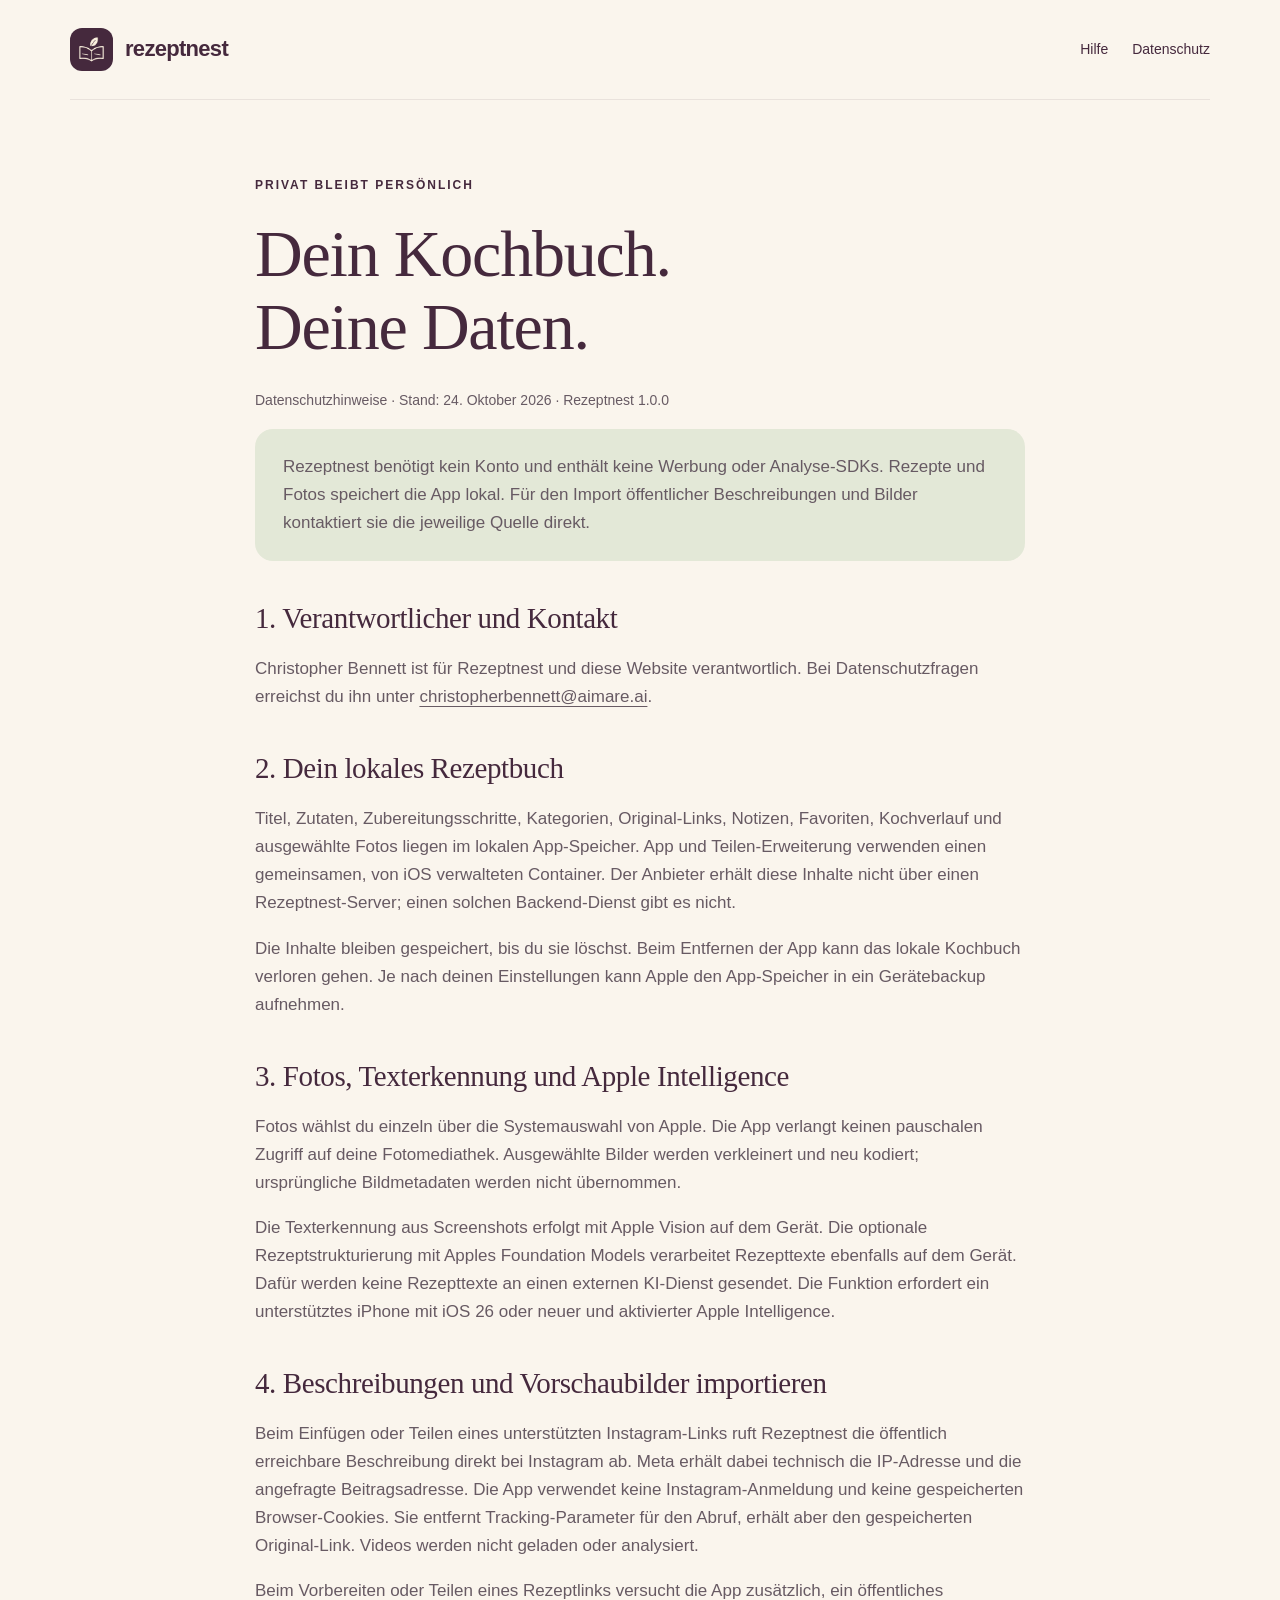
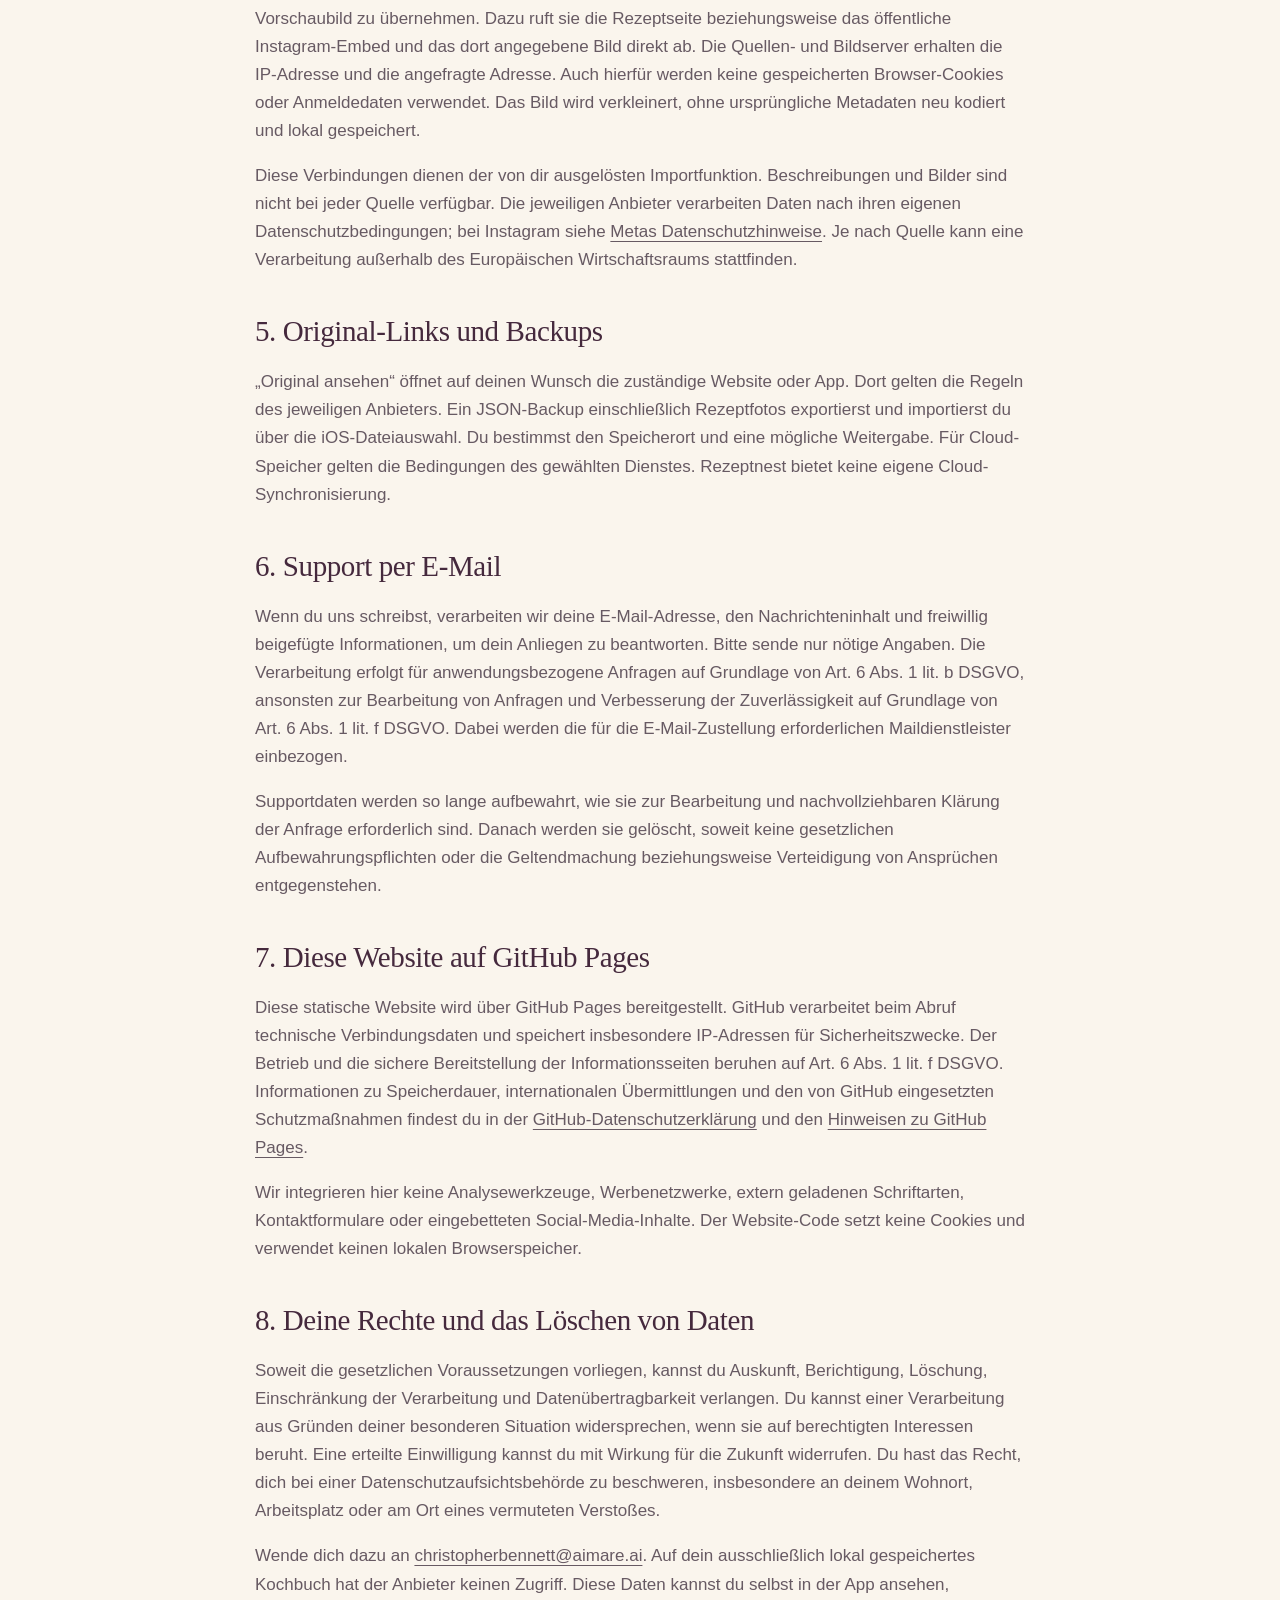
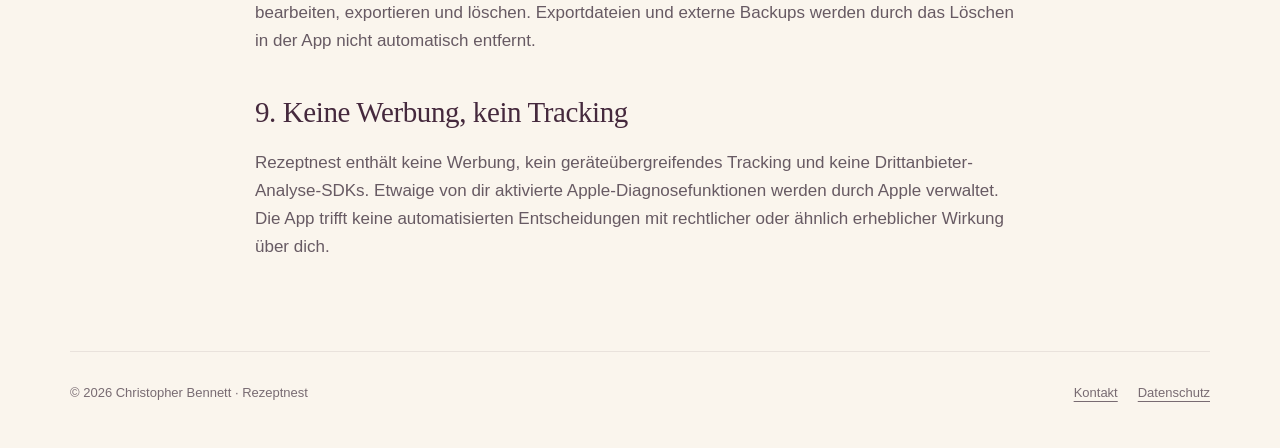
==== privacy.html @ 87a8129c "Publish Rezeptnest support and privacy website" ====
<!doctype html><html lang="de"><head><meta charset="utf-8"><meta name="viewport" content="width=device-width,initial-scale=1"><meta name="description" content="Informationen zur lokalen Speicherung, Importen, Apple Intelligence, Fotos, Backups und dem Rezeptnest-Support."><meta name="theme-color" content="#faf5ed"><title>Datenschutz · Rezeptnest</title><link rel="icon" href="assets/icon.png"><link rel="stylesheet" href="style.css"></head><body><div class="wrap"><header><a class="brand" href="index.html"><img src="assets/icon.png" alt="" width="43" height="43">rezeptnest</a><nav aria-label="Hauptnavigation"><a href="support.html">Hilfe</a><a href="privacy.html">Datenschutz</a></nav></header><main id="main"><article class="prose"><span class="eyebrow">Privat bleibt persönlich</span><h1>Dein Kochbuch.<br>Deine Daten.</h1><p class="updated">Datenschutzhinweise · Stand: 24. Oktober 2026 · Rezeptnest 1.0.0</p><p class="note">Rezeptnest benötigt kein Konto und enthält keine Werbung oder Analyse-SDKs. Rezepte und Fotos speichert die App lokal. Für den Import öffentlicher Beschreibungen und Bilder kontaktiert sie die jeweilige Quelle direkt.</p>
<h2>1. Verantwortlicher und Kontakt</h2><p>Christopher Bennett ist für Rezeptnest und diese Website verantwortlich. Bei Datenschutzfragen erreichst du ihn unter <a href="mailto:christopherbennett@aimare.ai">christopherbennett@aimare.ai</a>.</p>
<h2>2. Dein lokales Rezeptbuch</h2><p>Titel, Zutaten, Zubereitungsschritte, Kategorien, Original-Links, Notizen, Favoriten, Kochverlauf und ausgewählte Fotos liegen im lokalen App-Speicher. App und Teilen-Erweiterung verwenden einen gemeinsamen, von iOS verwalteten Container. Der Anbieter erhält diese Inhalte nicht über einen Rezeptnest-Server; einen solchen Backend-Dienst gibt es nicht.</p><p>Die Inhalte bleiben gespeichert, bis du sie löschst. Beim Entfernen der App kann das lokale Kochbuch verloren gehen. Je nach deinen Einstellungen kann Apple den App-Speicher in ein Gerätebackup aufnehmen.</p>
<h2>3. Fotos, Texterkennung und Apple Intelligence</h2><p>Fotos wählst du einzeln über die Systemauswahl von Apple. Die App verlangt keinen pauschalen Zugriff auf deine Fotomediathek. Ausgewählte Bilder werden verkleinert und neu kodiert; ursprüngliche Bildmetadaten werden nicht übernommen.</p><p>Die Texterkennung aus Screenshots erfolgt mit Apple Vision auf dem Gerät. Die optionale Rezeptstrukturierung mit Apples Foundation Models verarbeitet Rezepttexte ebenfalls auf dem Gerät. Dafür werden keine Rezepttexte an einen externen KI-Dienst gesendet. Die Funktion erfordert ein unterstütztes iPhone mit iOS 26 oder neuer und aktivierter Apple Intelligence.</p>
<h2>4. Beschreibungen und Vorschaubilder importieren</h2><p>Beim Einfügen oder Teilen eines unterstützten Instagram-Links ruft Rezeptnest die öffentlich erreichbare Beschreibung direkt bei Instagram ab. Meta erhält dabei technisch die IP-Adresse und die angefragte Beitragsadresse. Die App verwendet keine Instagram-Anmeldung und keine gespeicherten Browser-Cookies. Sie entfernt Tracking-Parameter für den Abruf, erhält aber den gespeicherten Original-Link. Videos werden nicht geladen oder analysiert.</p><p>Beim Vorbereiten oder Teilen eines Rezeptlinks versucht die App zusätzlich, ein öffentliches Vorschaubild zu übernehmen. Dazu ruft sie die Rezeptseite beziehungsweise das öffentliche Instagram-Embed und das dort angegebene Bild direkt ab. Die Quellen- und Bildserver erhalten die IP-Adresse und die angefragte Adresse. Auch hierfür werden keine gespeicherten Browser-Cookies oder Anmeldedaten verwendet. Das Bild wird verkleinert, ohne ursprüngliche Metadaten neu kodiert und lokal gespeichert.</p><p>Diese Verbindungen dienen der von dir ausgelösten Importfunktion. Beschreibungen und Bilder sind nicht bei jeder Quelle verfügbar. Die jeweiligen Anbieter verarbeiten Daten nach ihren eigenen Datenschutzbedingungen; bei Instagram siehe <a href="https://privacycenter.instagram.com/policy/">Metas Datenschutzhinweise</a>. Je nach Quelle kann eine Verarbeitung außerhalb des Europäischen Wirtschaftsraums stattfinden.</p>
<h2>5. Original-Links und Backups</h2><p>„Original ansehen“ öffnet auf deinen Wunsch die zuständige Website oder App. Dort gelten die Regeln des jeweiligen Anbieters. Ein JSON-Backup einschließlich Rezeptfotos exportierst und importierst du über die iOS-Dateiauswahl. Du bestimmst den Speicherort und eine mögliche Weitergabe. Für Cloud-Speicher gelten die Bedingungen des gewählten Dienstes. Rezeptnest bietet keine eigene Cloud-Synchronisierung.</p>
<h2>6. Support per E-Mail</h2><p>Wenn du uns schreibst, verarbeiten wir deine E-Mail-Adresse, den Nachrichteninhalt und freiwillig beigefügte Informationen, um dein Anliegen zu beantworten. Bitte sende nur nötige Angaben. Die Verarbeitung erfolgt für anwendungsbezogene Anfragen auf Grundlage von Art. 6 Abs. 1 lit. b DSGVO, ansonsten zur Bearbeitung von Anfragen und Verbesserung der Zuverlässigkeit auf Grundlage von Art. 6 Abs. 1 lit. f DSGVO. Dabei werden die für die E-Mail-Zustellung erforderlichen Maildienstleister einbezogen.</p><p>Supportdaten werden so lange aufbewahrt, wie sie zur Bearbeitung und nachvollziehbaren Klärung der Anfrage erforderlich sind. Danach werden sie gelöscht, soweit keine gesetzlichen Aufbewahrungspflichten oder die Geltendmachung beziehungsweise Verteidigung von Ansprüchen entgegenstehen.</p>
<h2>7. Diese Website auf GitHub Pages</h2><p>Diese statische Website wird über GitHub Pages bereitgestellt. GitHub verarbeitet beim Abruf technische Verbindungsdaten und speichert insbesondere IP-Adressen für Sicherheitszwecke. Der Betrieb und die sichere Bereitstellung der Informationsseiten beruhen auf Art. 6 Abs. 1 lit. f DSGVO. Informationen zu Speicherdauer, internationalen Übermittlungen und den von GitHub eingesetzten Schutzmaßnahmen findest du in der <a href="https://docs.github.com/en/site-policy/privacy-policies/github-general-privacy-statement">GitHub-Datenschutzerklärung</a> und den <a href="https://docs.github.com/en/pages/getting-started-with-github-pages/what-is-github-pages#data-collection">Hinweisen zu GitHub Pages</a>.</p><p>Wir integrieren hier keine Analysewerkzeuge, Werbenetzwerke, extern geladenen Schriftarten, Kontaktformulare oder eingebetteten Social-Media-Inhalte. Der Website-Code setzt keine Cookies und verwendet keinen lokalen Browserspeicher.</p>
<h2>8. Deine Rechte und das Löschen von Daten</h2><p>Soweit die gesetzlichen Voraussetzungen vorliegen, kannst du Auskunft, Berichtigung, Löschung, Einschränkung der Verarbeitung und Datenübertragbarkeit verlangen. Du kannst einer Verarbeitung aus Gründen deiner besonderen Situation widersprechen, wenn sie auf berechtigten Interessen beruht. Eine erteilte Einwilligung kannst du mit Wirkung für die Zukunft widerrufen. Du hast das Recht, dich bei einer Datenschutzaufsichtsbehörde zu beschweren, insbesondere an deinem Wohnort, Arbeitsplatz oder am Ort eines vermuteten Verstoßes.</p><p>Wende dich dazu an <a href="mailto:christopherbennett@aimare.ai">christopherbennett@aimare.ai</a>. Auf dein ausschließlich lokal gespeichertes Kochbuch hat der Anbieter keinen Zugriff. Diese Daten kannst du selbst in der App ansehen, bearbeiten, exportieren und löschen. Exportdateien und externe Backups werden durch das Löschen in der App nicht automatisch entfernt.</p>
<h2>9. Keine Werbung, kein Tracking</h2><p>Rezeptnest enthält keine Werbung, kein geräteübergreifendes Tracking und keine Drittanbieter-Analyse-SDKs. Etwaige von dir aktivierte Apple-Diagnosefunktionen werden durch Apple verwaltet. Die App trifft keine automatisierten Entscheidungen mit rechtlicher oder ähnlich erheblicher Wirkung über dich.</p></article></main><footer><span>© 2026 Christopher Bennett · Rezeptnest</span><div><a href="support.html#kontakt">Kontakt</a><a href="privacy.html">Datenschutz</a></div></footer></div></body></html>
---- style.css ----
:root{--cream:#faf5ed;--plum:#45293d;--muted:#786b72;--peach:#f3ddcd;--sage:#e3e8d7}*{box-sizing:border-box}html{scroll-behavior:smooth}body{margin:0;color:var(--plum);background:var(--cream);font:17px/1.65 -apple-system,BlinkMacSystemFont,"Segoe UI",sans-serif}a{color:inherit;text-underline-offset:4px}a:focus-visible,summary:focus-visible{outline:3px solid #946c88;outline-offset:5px;border-radius:4px}.wrap{width:min(1140px,calc(100% - 48px));margin:auto}header{display:flex;justify-content:space-between;align-items:center;gap:24px;padding:28px 0;border-bottom:1px solid #45293d18}.brand{display:flex;align-items:center;gap:12px;text-decoration:none;font-weight:700;font-size:22px;letter-spacing:-.7px}.brand img{width:43px;height:43px;border-radius:12px}nav{display:flex;gap:24px;font-size:14px}nav a{text-decoration:none}nav a:hover{text-decoration:underline}h1,h2,h3{font-family:Georgia,serif;font-weight:400;line-height:1.1;letter-spacing:-1.2px}h1{font-size:clamp(45px,6.5vw,80px);margin:20px 0 26px}h2{font-size:clamp(32px,4vw,48px);margin:0 0 20px}h3{font-size:27px;letter-spacing:-.5px}.eyebrow{font-size:12px;font-weight:650;letter-spacing:2px;text-transform:uppercase}.lede{font-size:20px;max-width:580px;color:var(--muted)}.hero{display:grid;grid-template-columns:1.1fr 1fr;align-items:center;gap:70px;padding:64px 0 70px}.hero-art{background:var(--peach);border-radius:48% 48% 24px 24px;padding:35px 35px 0;overflow:hidden;max-height:660px}.phone{display:block;width:100%;height:auto;max-width:290px;margin:auto;border:7px solid #352c32;border-radius:42px;box-shadow:0 18px 36px #45293d26}.pill{display:inline-block;background:var(--sage);border-radius:30px;padding:8px 16px;font-size:13px}.button{display:inline-block;background:var(--plum);color:var(--cream);padding:14px 23px;border-radius:100px;text-decoration:none;font-size:15px;font-weight:600;margin:18px 12px 8px 0}.button.light{background:white;color:var(--plum)}.section{padding:65px 0;border-top:1px solid #45293d18}.cards{display:grid;grid-template-columns:repeat(3,1fr);gap:24px}.card{padding:30px;border-radius:24px;background:#fff}.card .number{font:italic 24px Georgia;color:#9a7784}.card p{color:var(--muted);font-size:15px}.feature{display:grid;grid-template-columns:1fr 1fr;gap:70px;align-items:center}.feature .phone{max-height:580px;width:auto;max-width:100%}.tinted{background:var(--sage);padding:40px;border-radius:30px}.prose{max-width:770px;margin:70px auto 90px}.prose h1{font-size:clamp(42px,6vw,66px)}.prose h2{font-size:29px;letter-spacing:-.4px;margin-top:42px}.prose p,.prose li{color:#675a63}.prose strong{color:var(--plum)}.note{background:var(--sage);padding:24px 28px;border-radius:18px}.updated{font-size:14px;color:var(--muted)}details{padding:23px 0;border-bottom:1px solid #45293d22}summary{cursor:pointer;font-weight:650;font-size:18px}details p{margin-bottom:5px}.contact{background:var(--plum);color:var(--cream);padding:32px;border-radius:24px;margin-top:38px}.contact p{color:#f0e3e9}.contact a{overflow-wrap:anywhere}footer{padding:30px 0 45px;border-top:1px solid #45293d18;font-size:13px;color:var(--muted);display:flex;flex-wrap:wrap;justify-content:space-between;gap:20px}footer div{display:flex;gap:20px}.fineprint{font-size:13px;color:var(--muted)}@media(max-width:700px){.wrap{width:calc(100% - 36px)}header{padding:20px 0;align-items:flex-start}nav{gap:12px;font-size:12px;padding-top:10px}.brand{font-size:19px}.brand img{width:34px;height:34px}.hero{grid-template-columns:1fr;gap:36px;padding-top:40px}.hero-art{max-height:550px;padding:28px 35px 0}.hero .lede{font-size:18px}.cards,.feature{grid-template-columns:1fr;gap:20px}.section{padding:44px 0}.prose{margin-top:45px}.tinted{padding:28px}.contact{padding:25px}.contact a{font-size:16px}}@media(prefers-reduced-motion:reduce){html{scroll-behavior:auto}}
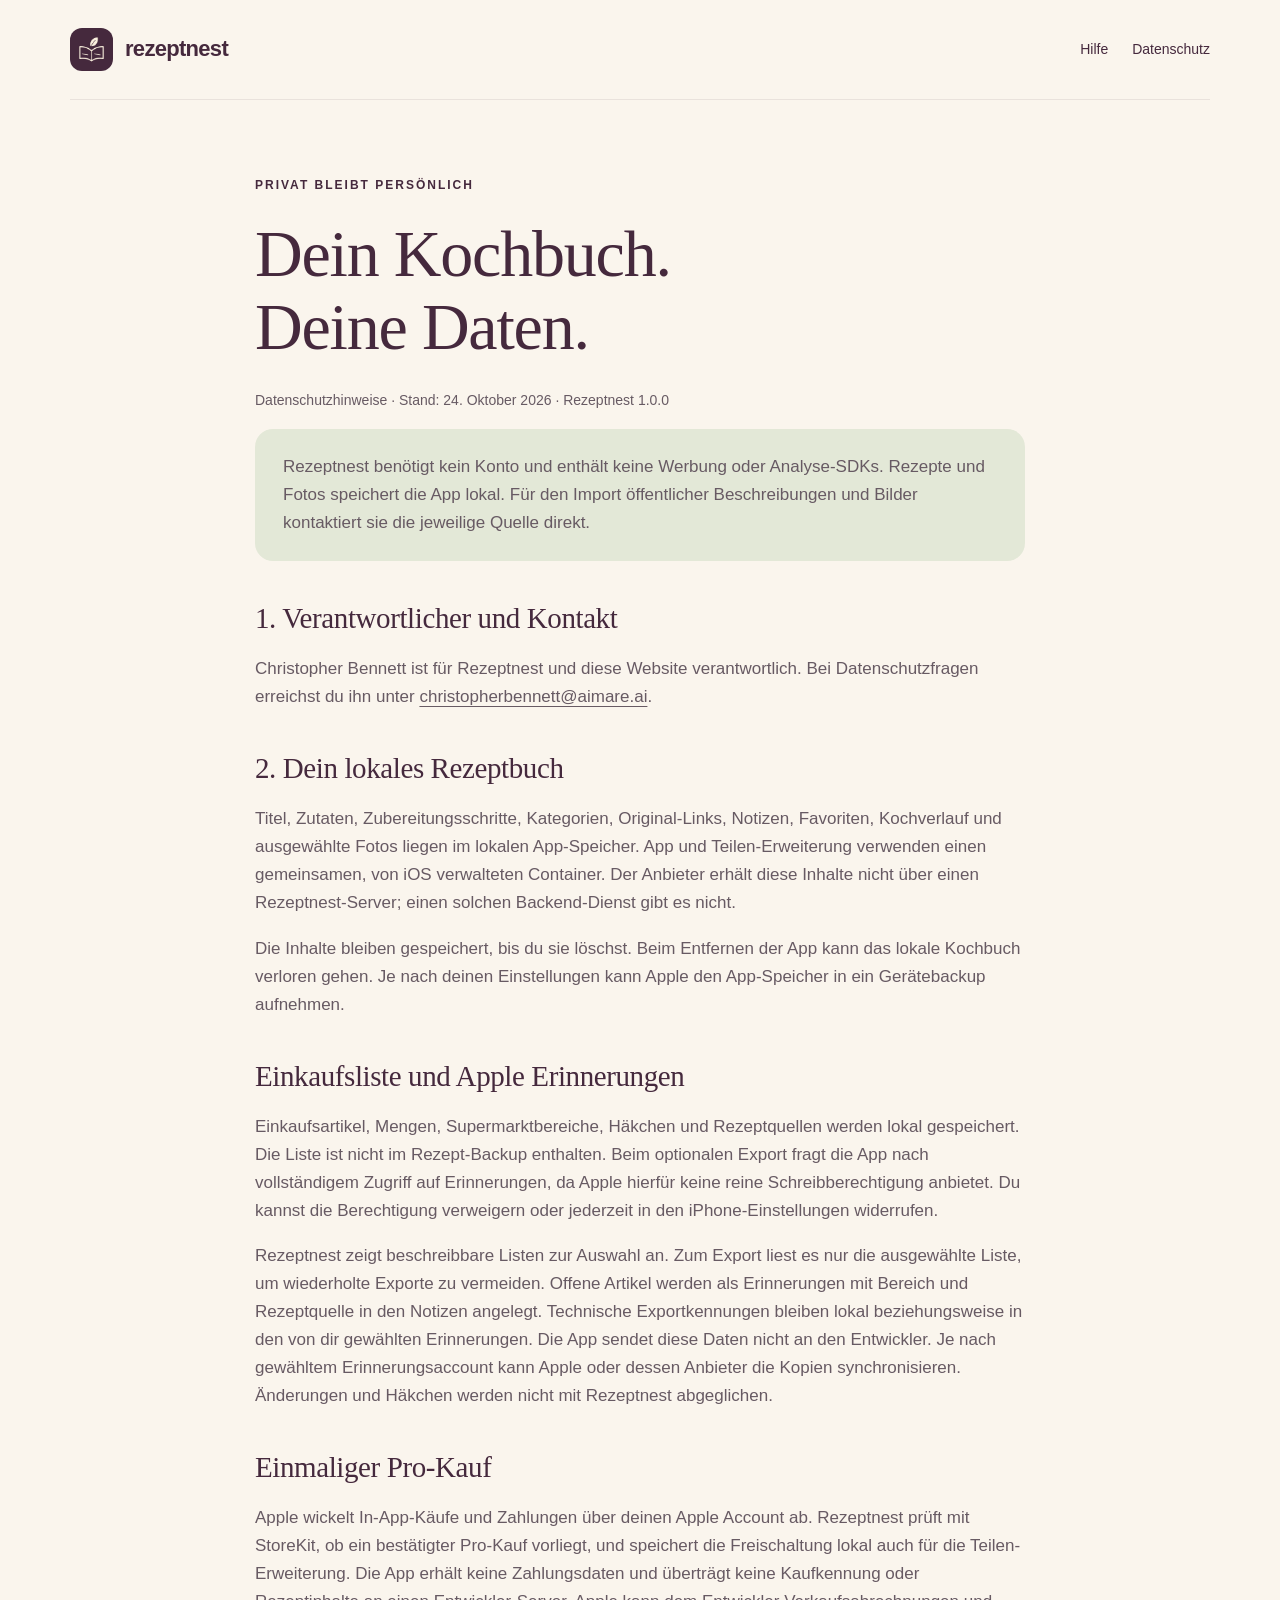
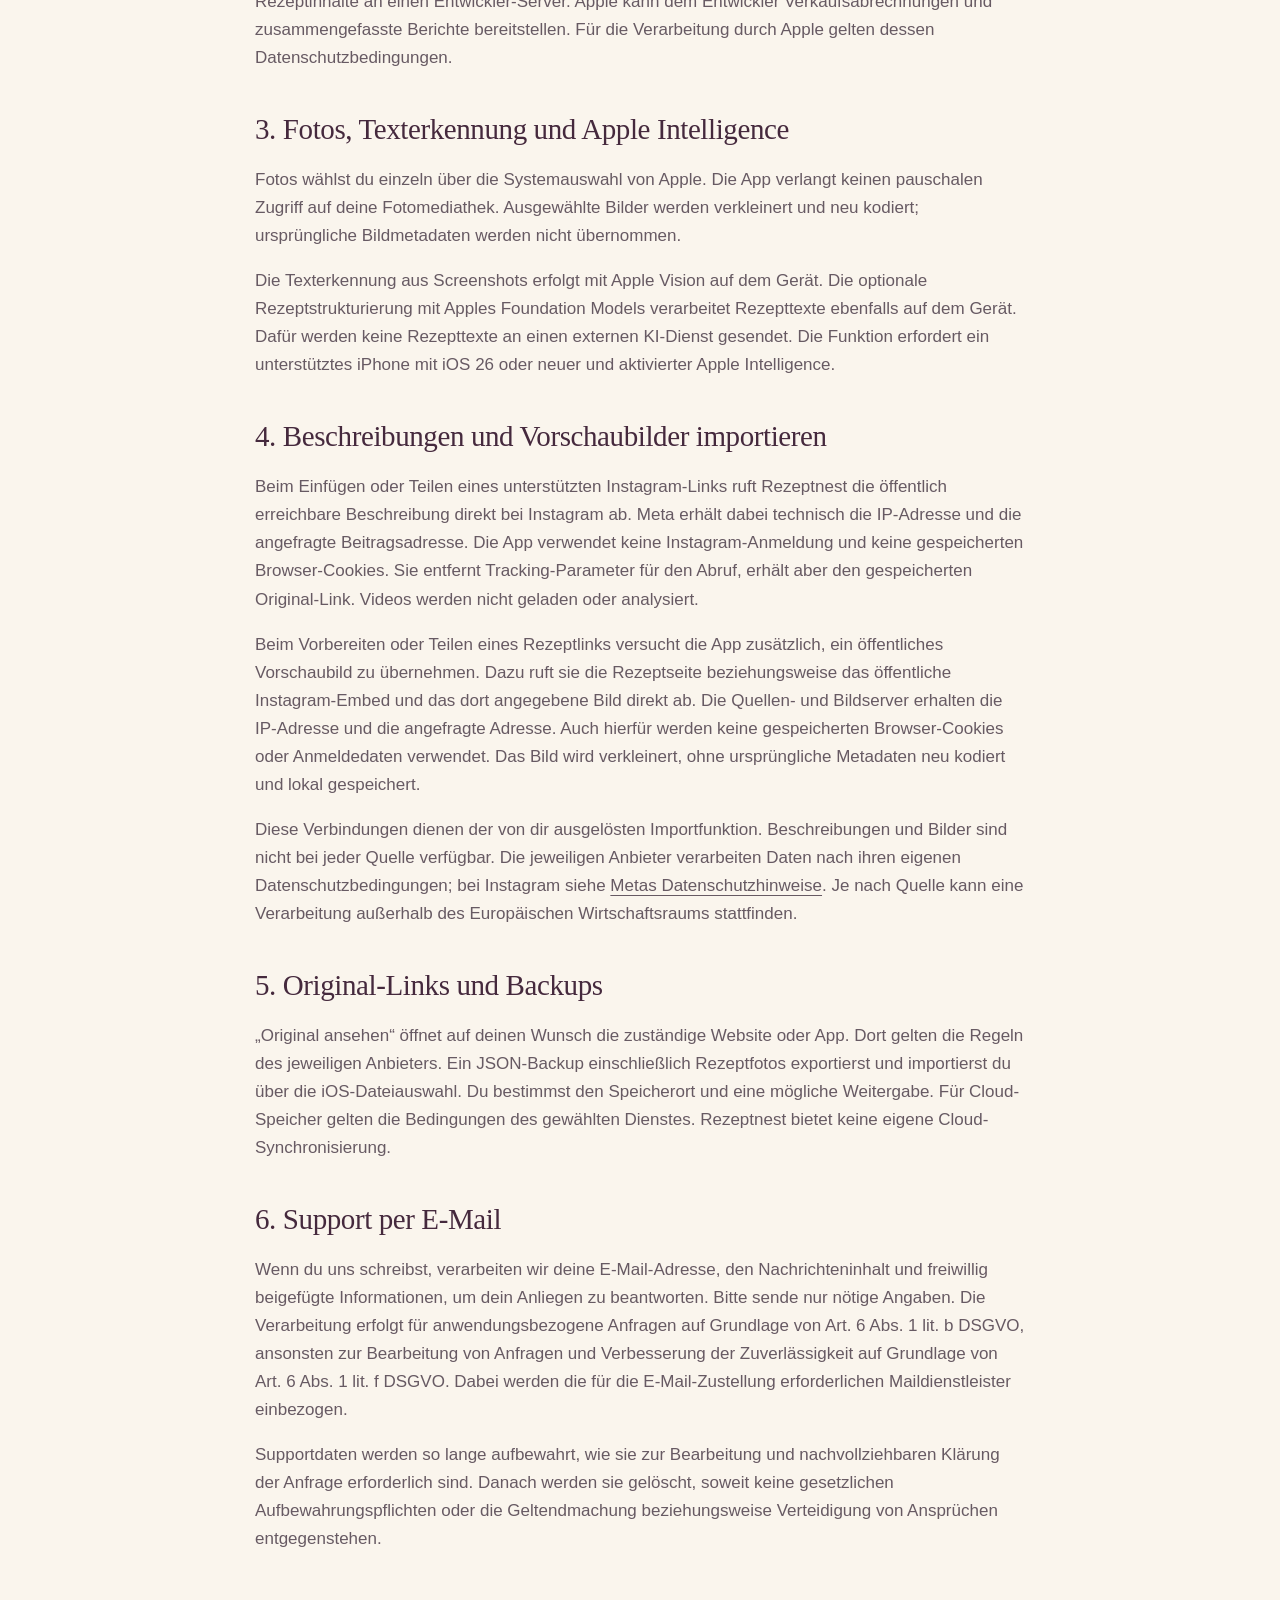
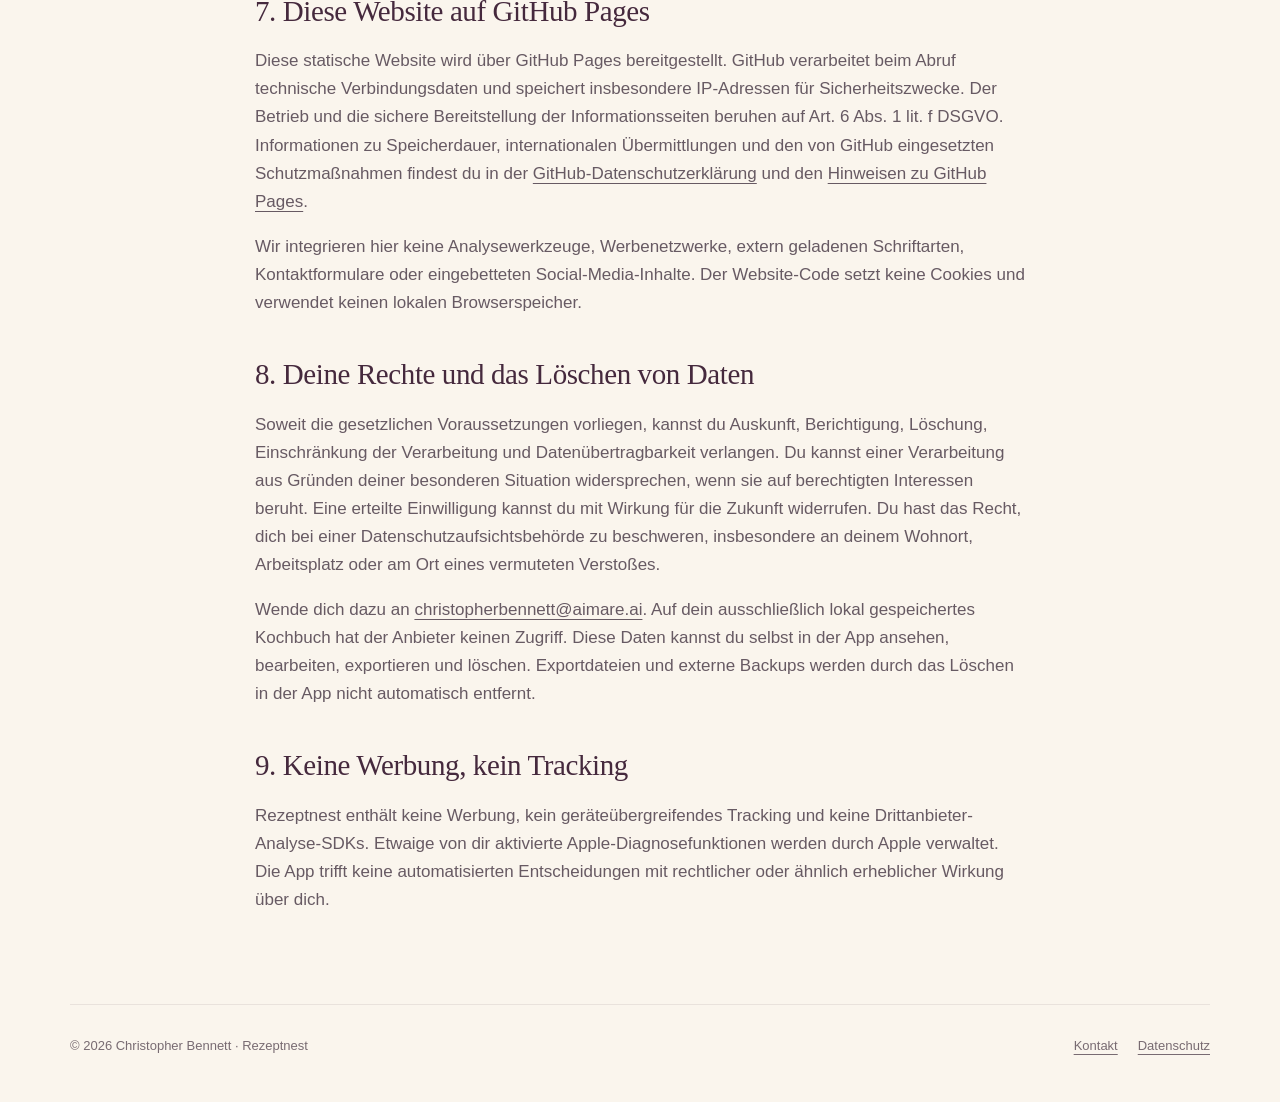
==== commit d68918fd: "Introduce shopping lists and year-end Pro launch offer" ====
--- a/privacy.html
+++ b/privacy.html
@@ -1,7 +1,7 @@
-<!doctype html><html lang="de"><head><meta charset="utf-8"><meta name="viewport" content="width=device-width,initial-scale=1"><meta name="description" content="Informationen zur lokalen Speicherung, Importen, Apple Intelligence, Fotos, Backups und dem Rezeptnest-Support."><meta name="theme-color" content="#faf5ed"><title>Datenschutz · Rezeptnest</title><link rel="icon" href="assets/icon.png"><link rel="stylesheet" href="style.css"></head><body><div class="wrap"><header><a class="brand" href="index.html"><img src="assets/icon.png" alt="" width="43" height="43">rezeptnest</a><nav aria-label="Hauptnavigation"><a href="support.html">Hilfe</a><a href="privacy.html">Datenschutz</a></nav></header><main id="main"><article class="prose"><span class="eyebrow">Privat bleibt persönlich</span><h1>Dein Kochbuch.<br>Deine Daten.</h1><p class="updated">Datenschutzhinweise · Stand: 24. Oktober 2026 · Rezeptnest 1.0.0</p><p class="note">Rezeptnest benötigt kein Konto und enthält keine Werbung oder Analyse-SDKs. Rezepte und Fotos speichert die App lokal. Für den Import öffentlicher Beschreibungen und Bilder kontaktiert sie die jeweilige Quelle direkt.</p>
+<!doctype html><html lang="de"><head><meta charset="utf-8"><meta name="viewport" content="width=device-width,initial-scale=1"><meta name="description" content="Informationen zur lokalen Speicherung, Importen, Apple Intelligence, Fotos, Backups und dem Rezeptnest-Support."><meta name="theme-color" content="#faf5ed"><title>Datenschutz · Rezeptnest</title><link rel="icon" href="assets/icon.png"><link rel="stylesheet" href="style.css?v=6"></head><body><div class="wrap"><header><a class="brand" href="index.html"><img src="assets/icon.png" alt="" width="43" height="43">rezeptnest</a><nav aria-label="Hauptnavigation"><a href="support.html">Hilfe</a><a href="privacy.html">Datenschutz</a></nav></header><main id="main"><article class="prose"><span class="eyebrow">Privat bleibt persönlich</span><h1>Dein Kochbuch.<br>Deine Daten.</h1><p class="updated">Datenschutzhinweise · Stand: 24. Oktober 2026 · Rezeptnest 1.0.0</p><p class="note">Rezeptnest benötigt kein Konto und enthält keine Werbung oder Analyse-SDKs. Rezepte und Fotos speichert die App lokal. Für den Import öffentlicher Beschreibungen und Bilder kontaktiert sie die jeweilige Quelle direkt.</p>
 <h2>1. Verantwortlicher und Kontakt</h2><p>Christopher Bennett ist für Rezeptnest und diese Website verantwortlich. Bei Datenschutzfragen erreichst du ihn unter <a href="mailto:christopherbennett@aimare.ai">christopherbennett@aimare.ai</a>.</p>
 <h2>2. Dein lokales Rezeptbuch</h2><p>Titel, Zutaten, Zubereitungsschritte, Kategorien, Original-Links, Notizen, Favoriten, Kochverlauf und ausgewählte Fotos liegen im lokalen App-Speicher. App und Teilen-Erweiterung verwenden einen gemeinsamen, von iOS verwalteten Container. Der Anbieter erhält diese Inhalte nicht über einen Rezeptnest-Server; einen solchen Backend-Dienst gibt es nicht.</p><p>Die Inhalte bleiben gespeichert, bis du sie löschst. Beim Entfernen der App kann das lokale Kochbuch verloren gehen. Je nach deinen Einstellungen kann Apple den App-Speicher in ein Gerätebackup aufnehmen.</p>
-<h2>3. Fotos, Texterkennung und Apple Intelligence</h2><p>Fotos wählst du einzeln über die Systemauswahl von Apple. Die App verlangt keinen pauschalen Zugriff auf deine Fotomediathek. Ausgewählte Bilder werden verkleinert und neu kodiert; ursprüngliche Bildmetadaten werden nicht übernommen.</p><p>Die Texterkennung aus Screenshots erfolgt mit Apple Vision auf dem Gerät. Die optionale Rezeptstrukturierung mit Apples Foundation Models verarbeitet Rezepttexte ebenfalls auf dem Gerät. Dafür werden keine Rezepttexte an einen externen KI-Dienst gesendet. Die Funktion erfordert ein unterstütztes iPhone mit iOS 26 oder neuer und aktivierter Apple Intelligence.</p>
+<h2>Einkaufsliste und Apple Erinnerungen</h2><p>Einkaufsartikel, Mengen, Supermarktbereiche, Häkchen und Rezeptquellen werden lokal gespeichert. Die Liste ist nicht im Rezept-Backup enthalten. Beim optionalen Export fragt die App nach vollständigem Zugriff auf Erinnerungen, da Apple hierfür keine reine Schreibberechtigung anbietet. Du kannst die Berechtigung verweigern oder jederzeit in den iPhone-Einstellungen widerrufen.</p><p>Rezeptnest zeigt beschreibbare Listen zur Auswahl an. Zum Export liest es nur die ausgewählte Liste, um wiederholte Exporte zu vermeiden. Offene Artikel werden als Erinnerungen mit Bereich und Rezeptquelle in den Notizen angelegt. Technische Exportkennungen bleiben lokal beziehungsweise in den von dir gewählten Erinnerungen. Die App sendet diese Daten nicht an den Entwickler. Je nach gewähltem Erinnerungsaccount kann Apple oder dessen Anbieter die Kopien synchronisieren. Änderungen und Häkchen werden nicht mit Rezeptnest abgeglichen.</p><h2>Einmaliger Pro-Kauf</h2><p>Apple wickelt In-App-Käufe und Zahlungen über deinen Apple Account ab. Rezeptnest prüft mit StoreKit, ob ein bestätigter Pro-Kauf vorliegt, und speichert die Freischaltung lokal auch für die Teilen-Erweiterung. Die App erhält keine Zahlungsdaten und überträgt keine Kaufkennung oder Rezeptinhalte an einen Entwickler-Server. Apple kann dem Entwickler Verkaufsabrechnungen und zusammengefasste Berichte bereitstellen. Für die Verarbeitung durch Apple gelten dessen Datenschutzbedingungen.</p><h2>3. Fotos, Texterkennung und Apple Intelligence</h2><p>Fotos wählst du einzeln über die Systemauswahl von Apple. Die App verlangt keinen pauschalen Zugriff auf deine Fotomediathek. Ausgewählte Bilder werden verkleinert und neu kodiert; ursprüngliche Bildmetadaten werden nicht übernommen.</p><p>Die Texterkennung aus Screenshots erfolgt mit Apple Vision auf dem Gerät. Die optionale Rezeptstrukturierung mit Apples Foundation Models verarbeitet Rezepttexte ebenfalls auf dem Gerät. Dafür werden keine Rezepttexte an einen externen KI-Dienst gesendet. Die Funktion erfordert ein unterstütztes iPhone mit iOS 26 oder neuer und aktivierter Apple Intelligence.</p>
 <h2>4. Beschreibungen und Vorschaubilder importieren</h2><p>Beim Einfügen oder Teilen eines unterstützten Instagram-Links ruft Rezeptnest die öffentlich erreichbare Beschreibung direkt bei Instagram ab. Meta erhält dabei technisch die IP-Adresse und die angefragte Beitragsadresse. Die App verwendet keine Instagram-Anmeldung und keine gespeicherten Browser-Cookies. Sie entfernt Tracking-Parameter für den Abruf, erhält aber den gespeicherten Original-Link. Videos werden nicht geladen oder analysiert.</p><p>Beim Vorbereiten oder Teilen eines Rezeptlinks versucht die App zusätzlich, ein öffentliches Vorschaubild zu übernehmen. Dazu ruft sie die Rezeptseite beziehungsweise das öffentliche Instagram-Embed und das dort angegebene Bild direkt ab. Die Quellen- und Bildserver erhalten die IP-Adresse und die angefragte Adresse. Auch hierfür werden keine gespeicherten Browser-Cookies oder Anmeldedaten verwendet. Das Bild wird verkleinert, ohne ursprüngliche Metadaten neu kodiert und lokal gespeichert.</p><p>Diese Verbindungen dienen der von dir ausgelösten Importfunktion. Beschreibungen und Bilder sind nicht bei jeder Quelle verfügbar. Die jeweiligen Anbieter verarbeiten Daten nach ihren eigenen Datenschutzbedingungen; bei Instagram siehe <a href="https://privacycenter.instagram.com/policy/">Metas Datenschutzhinweise</a>. Je nach Quelle kann eine Verarbeitung außerhalb des Europäischen Wirtschaftsraums stattfinden.</p>
 <h2>5. Original-Links und Backups</h2><p>„Original ansehen“ öffnet auf deinen Wunsch die zuständige Website oder App. Dort gelten die Regeln des jeweiligen Anbieters. Ein JSON-Backup einschließlich Rezeptfotos exportierst und importierst du über die iOS-Dateiauswahl. Du bestimmst den Speicherort und eine mögliche Weitergabe. Für Cloud-Speicher gelten die Bedingungen des gewählten Dienstes. Rezeptnest bietet keine eigene Cloud-Synchronisierung.</p>
 <h2>6. Support per E-Mail</h2><p>Wenn du uns schreibst, verarbeiten wir deine E-Mail-Adresse, den Nachrichteninhalt und freiwillig beigefügte Informationen, um dein Anliegen zu beantworten. Bitte sende nur nötige Angaben. Die Verarbeitung erfolgt für anwendungsbezogene Anfragen auf Grundlage von Art. 6 Abs. 1 lit. b DSGVO, ansonsten zur Bearbeitung von Anfragen und Verbesserung der Zuverlässigkeit auf Grundlage von Art. 6 Abs. 1 lit. f DSGVO. Dabei werden die für die E-Mail-Zustellung erforderlichen Maildienstleister einbezogen.</p><p>Supportdaten werden so lange aufbewahrt, wie sie zur Bearbeitung und nachvollziehbaren Klärung der Anfrage erforderlich sind. Danach werden sie gelöscht, soweit keine gesetzlichen Aufbewahrungspflichten oder die Geltendmachung beziehungsweise Verteidigung von Ansprüchen entgegenstehen.</p>
--- a/style.css
+++ b/style.css
@@ -1 +1,3 @@
 :root{--cream:#faf5ed;--plum:#45293d;--muted:#786b72;--peach:#f3ddcd;--sage:#e3e8d7}*{box-sizing:border-box}html{scroll-behavior:smooth}body{margin:0;color:var(--plum);background:var(--cream);font:17px/1.65 -apple-system,BlinkMacSystemFont,"Segoe UI",sans-serif}a{color:inherit;text-underline-offset:4px}a:focus-visible,summary:focus-visible{outline:3px solid #946c88;outline-offset:5px;border-radius:4px}.wrap{width:min(1140px,calc(100% - 48px));margin:auto}header{display:flex;justify-content:space-between;align-items:center;gap:24px;padding:28px 0;border-bottom:1px solid #45293d18}.brand{display:flex;align-items:center;gap:12px;text-decoration:none;font-weight:700;font-size:22px;letter-spacing:-.7px}.brand img{width:43px;height:43px;border-radius:12px}nav{display:flex;gap:24px;font-size:14px}nav a{text-decoration:none}nav a:hover{text-decoration:underline}h1,h2,h3{font-family:Georgia,serif;font-weight:400;line-height:1.1;letter-spacing:-1.2px}h1{font-size:clamp(45px,6.5vw,80px);margin:20px 0 26px}h2{font-size:clamp(32px,4vw,48px);margin:0 0 20px}h3{font-size:27px;letter-spacing:-.5px}.eyebrow{font-size:12px;font-weight:650;letter-spacing:2px;text-transform:uppercase}.lede{font-size:20px;max-width:580px;color:var(--muted)}.hero{display:grid;grid-template-columns:1.1fr 1fr;align-items:center;gap:70px;padding:64px 0 70px}.hero-art{background:var(--peach);border-radius:48% 48% 24px 24px;padding:35px 35px 0;overflow:hidden;max-height:660px}.phone{display:block;width:100%;height:auto;max-width:290px;margin:auto;border:7px solid #352c32;border-radius:42px;box-shadow:0 18px 36px #45293d26}.pill{display:inline-block;background:var(--sage);border-radius:30px;padding:8px 16px;font-size:13px}.button{display:inline-block;background:var(--plum);color:var(--cream);padding:14px 23px;border-radius:100px;text-decoration:none;font-size:15px;font-weight:600;margin:18px 12px 8px 0}.button.light{background:white;color:var(--plum)}.section{padding:65px 0;border-top:1px solid #45293d18}.cards{display:grid;grid-template-columns:repeat(3,1fr);gap:24px}.card{padding:30px;border-radius:24px;background:#fff}.card .number{font:italic 24px Georgia;color:#9a7784}.card p{color:var(--muted);font-size:15px}.feature{display:grid;grid-template-columns:1fr 1fr;gap:70px;align-items:center}.feature .phone{max-height:580px;width:auto;max-width:100%}.tinted{background:var(--sage);padding:40px;border-radius:30px}.prose{max-width:770px;margin:70px auto 90px}.prose h1{font-size:clamp(42px,6vw,66px)}.prose h2{font-size:29px;letter-spacing:-.4px;margin-top:42px}.prose p,.prose li{color:#675a63}.prose strong{color:var(--plum)}.note{background:var(--sage);padding:24px 28px;border-radius:18px}.updated{font-size:14px;color:var(--muted)}details{padding:23px 0;border-bottom:1px solid #45293d22}summary{cursor:pointer;font-weight:650;font-size:18px}details p{margin-bottom:5px}.contact{background:var(--plum);color:var(--cream);padding:32px;border-radius:24px;margin-top:38px}.contact p{color:#f0e3e9}.contact a{overflow-wrap:anywhere}footer{padding:30px 0 45px;border-top:1px solid #45293d18;font-size:13px;color:var(--muted);display:flex;flex-wrap:wrap;justify-content:space-between;gap:20px}footer div{display:flex;gap:20px}.fineprint{font-size:13px;color:var(--muted)}@media(max-width:700px){.wrap{width:calc(100% - 36px)}header{padding:20px 0;align-items:flex-start}nav{gap:12px;font-size:12px;padding-top:10px}.brand{font-size:19px}.brand img{width:34px;height:34px}.hero{grid-template-columns:1fr;gap:36px;padding-top:40px}.hero-art{max-height:550px;padding:28px 35px 0}.hero .lede{font-size:18px}.cards,.feature{grid-template-columns:1fr;gap:20px}.section{padding:44px 0}.prose{margin-top:45px}.tinted{padding:28px}.contact{padding:25px}.contact a{font-size:16px}}@media(prefers-reduced-motion:reduce){html{scroll-behavior:auto}}
+
+.launch-banner{padding:14px 20px;background:var(--sage);border-radius:14px;margin-top:20px;text-align:center;font-size:14px;font-weight:600}.launch-banner a{text-decoration:none}.launch-banner span{font-weight:400}.offer{scroll-margin-top:30px}
